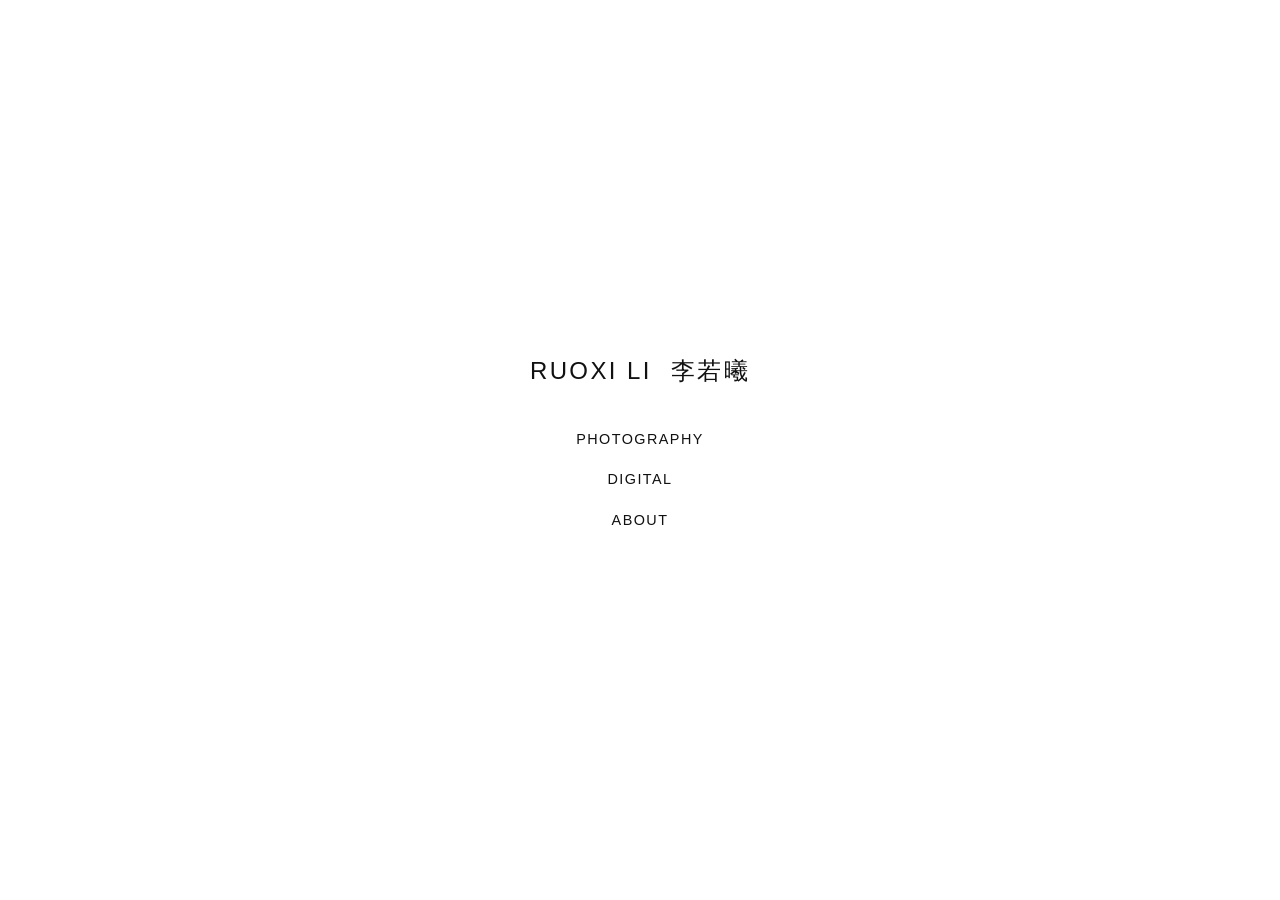
==== index.html @ 136910e0 "Add start shape cursor" ====
<!DOCTYPE html>
<html lang="en">
<head>
    <meta charset="UTF-8">
    <meta name="viewport" content="width=device-width, initial-scale=1.0">
    <title>Portfolio | Home</title>
    <link rel="stylesheet" href="style.css">
</head>
<body class="home-container">
    <div class="home-nav">
        <h1 class="name-hover">
            <span>RUOXI LI</span>
            <span>李若曦</span>
            <span class="name-tone">Lǐ Ruòxī</span>
        </h1>
                <p><a href="photography.html">PHOTOGRAPHY</a></p>
        <p><a href="digital.html">DIGITAL</a></p>
        <p><a href="about.html">ABOUT</a></p>
    </div>
    <script src="cursor-trail.js"></script>
</body>
</html>
---- style.css ----
/* Base Styles */
:root {
    --text: #111;
    --secondary: #666;
    --bg: #fff;
}

* {
    margin: 0;
    padding: 0;
    box-sizing: border-box;
}

body {
    font-family: 'Helvetica Neue', Arial, sans-serif;
    line-height: 1.6;
    color: var(--text);
    background: var(--bg);
    cursor: url('data:image/svg+xml,<svg xmlns="http://www.w3.org/2000/svg" width="18" height="18" viewBox="0 0 24 24"><polygon points="12,2 15,10 24,10 17,15 19,24 12,19 5,24 7,15 0,10 9,10" fill="%23333" /></svg>') 9 9, auto;
}

/* Navigation */
.global-nav, .main-nav {
    display: flex;
    justify-content: space-between;
    align-items: center;
    padding: 20px 40px;
}

.global-nav a, .main-nav a {
    text-decoration: none;
    color: var(--text);
    font-size: 0.9rem;
    letter-spacing: 0.05em;
}

.global-nav a:hover, .main-nav a:hover {
    color: var(--secondary);
}

.global-nav a.nav-active, .main-nav a.nav-active {
    font-weight: 600;
}

.global-nav div, .main-nav div {
    display: flex;
    gap: 30px;
}

/* Home Icon */
.home-icon {
    display: flex;
    align-items: center;
    justify-content: center;
    color: #999;
    transition: all 0.25s ease;
    cursor: pointer;
}

.home-icon:hover {
    color: var(--text);
    transform: scale(1.1);
}

.home-icon .icon-arrow {
    display: none;
}

.home-icon .icon-house {
    display: none;
}

.home-icon::before {
    content: '←';
    font-size: 1.4rem;
    font-weight: 500;
    transition: font-weight 0.25s ease;
}

.home-icon:hover::before {
    font-weight: 700;
}

/* Container */
.container, .content-wrapper {
    max-width: 1200px;
    margin: 0 auto;
    padding: 60px 40px;
}

/* Typography */
h1 {
    font-size: 2.5rem;
    font-weight: 300;
    margin-bottom: 30px;
    letter-spacing: -0.02em;
}

.summary, .summary-text {
    max-width: 700px;
    margin-bottom: 50px;
}

.summary p, .summary-text p {
    color: var(--secondary);
    font-size: 1.1rem;
    line-height: 1.8;
}

/* Home Page */
.home-container {
    display: flex;
    justify-content: center;
    align-items: center;
    min-height: 100vh;
    text-align: center;
}

.home-nav h1 {
    font-size: 1.5rem;
    font-weight: 400;
    letter-spacing: 0.1em;
    margin-bottom: 20px;
}

.name-hover {
    position: relative;
    display: inline-block;
    cursor: default;
    text-decoration: none;
}

.name-hover span {
    text-decoration: none;
}

.name-hover span:first-child {
    margin-right: 10px;
}

.name-tone {
    position: absolute;
    top: 100%;
    left: 50%;
    transform: translateX(-50%);
    font-size: 0.85rem;
    color: var(--secondary);
    opacity: 0;
    transition: opacity 0.3s ease;
    white-space: nowrap;
    margin-top: 5px;
}

.name-hover:hover .name-tone {
    opacity: 1;
}

.home-nav hr {
    border: none;
    border-top: 1px solid #ddd;
    margin: 20px 0;
}

.home-nav p {
    margin: 15px 0;
}

.home-nav a {
    text-decoration: none;
    color: var(--text);
    font-size: 0.9rem;
    letter-spacing: 0.1em;
}

.home-nav a:hover {
    color: var(--secondary);
}

/* Project List */
.project-list {
    list-style: none;
    padding: 0;
    margin-top: 50px;
}

.project-list li {
    border-bottom: 1px solid #eee;
    padding: 20px 0;
    transition: all 0.3s ease;
}

.project-list li:hover {
    padding-left: 10px;
    border-color: #111;
}

.project-list a {
    text-decoration: none;
    color: var(--text);
    font-size: 1.5rem;
    display: block;
}

.project-list a:hover {
    color: var(--secondary);
}

/* Gallery - Uniform Grid */
.gallery {
    display: grid;
    grid-template-columns: repeat(2, 1fr);
    gap: 25px;
}

.gallery img {
    width: 100%;
    height: 340px;
    object-fit: cover;
    object-position: center;
    display: block;
    cursor: pointer;
    transition: opacity 0.3s ease;
}


@media (max-width: 1024px) {
    .gallery img {
        height: 300px;
    }
}

@media (max-width: 600px) {
    .gallery {
        grid-template-columns: 1fr;
    }
    .gallery img {
        height: 300px;
    }
}

/* Video Container */
.video-container {
    position: relative;
    padding-bottom: 56.25%; /* 16:9 aspect ratio */
    height: 0;
    overflow: hidden;
    margin-top: 40px;
}

.video-container iframe {
    position: absolute;
    top: 0;
    left: 0;
    width: 100%;
    height: 100%;
    border: none;
}

.video-placeholder {
    background: #f5f5f5;
    padding: 60px 40px;
    text-align: center;
    color: var(--secondary);
    margin-top: 40px;
}

/* Lightbox */
.lightbox {
    position: fixed;
    top: 0;
    left: 0;
    width: 100%;
    height: 100%;
    background: #fff;
    z-index: 10000;
    display: none;
    flex-direction: column;
    justify-content: center;
    align-items: center;
}

.lightbox.active {
    display: flex;
}

.lightbox *,
.lightbox *::before,
.lightbox *::after {
    background: none !important;
    box-shadow: none !important;
    border: none !important;
    border-radius: 0 !important;
}

.lightbox-main {
    flex: 1;
    display: flex;
    justify-content: center;
    align-items: center;
    width: 100%;
    padding: 40px 20px 20px;
    max-height: calc(100vh - 140px);
    background: transparent;
}

.lightbox-main img {
    max-width: calc(100% - 160px);
    max-height: 100%;
    object-fit: contain;
}

.lightbox-close {
    position: absolute;
    top: 20px;
    right: 30px;
    font-size: 2rem;
    cursor: pointer;
    color: #333;
    z-index: 10001;
    width: 40px;
    height: 40px;
    display: flex;
    align-items: center;
    justify-content: center;
}

.lightbox-close:hover {
    color: #000;
}

.lightbox-nav {
    font-size: 2.5rem;
    cursor: pointer;
    color: #555;
    padding: 20px;
    user-select: none;
    z-index: 10002;
    display: flex;
    align-items: center;
    justify-content: center;
    line-height: 1;
    flex-shrink: 0;
}

.lightbox-nav:hover {
    color: #000;
}

.lightbox-prev {
    margin-right: 20px;
}

.lightbox-next {
    margin-left: 20px;
}

.lightbox-thumbnails {
    display: flex;
    gap: 10px;
    padding: 15px 20px;
    overflow-x: auto;
    max-width: 100%;
    background: transparent;
    flex-shrink: 0;
    height: 100px;
    align-items: center;
    justify-content: center;
}

.lightbox-thumbnails img {
    width: 80px;
    height: 55px;
    object-fit: cover;
    cursor: pointer;
    opacity: 1;
    transition: transform 0.2s;
    flex-shrink: 0;
}

.lightbox-thumbnails img:hover {
    transform: scale(1.05);
}

.lightbox-thumbnails img.active {
    transform: scale(1.15);
}

/* Split Layout with Sidebar */
.split-layout {
    display: flex;
    height: calc(100vh - 61px);
    overflow: hidden;
}

.sidebar {
    width: 220px;
    flex-shrink: 0;
    padding: 40px 30px 50px 40px;
    overflow-y: auto;
}

.sidebar-nav {
    list-style: none;
    padding: 0;
    margin: 0;
}

.sidebar-nav li {
    margin-bottom: 8px;
}

.sidebar-link {
    display: block;
    padding: 8px 0;
    text-decoration: none;
    color: var(--secondary);
    font-size: 0.9rem;
    transition: all 0.2s;
    white-space: nowrap;
}

.sidebar-nav li:first-child .sidebar-link {
    padding-top: 0;
}

.sidebar-link:hover {
    color: var(--text);
}

.sidebar-link.active {
    color: var(--text);
    font-weight: 600;
}

.main-content {
    flex: 1;
    overflow-y: auto;
    padding: 40px;
    position: relative;
}

.project-section {
    display: none;
}

.project-section.active {
    display: block;
}

.project-header {
    float: right;
    margin-left: 30px;
    margin-bottom: 20px;
    z-index: 10;
    display: flex;
    flex-direction: column;
    align-items: flex-end;
    gap: 15px;
}

.project-header .button-group {
    display: flex;
    gap: 10px;
}

.view-toggle,
.info-toggle {
    width: 30px;
    height: 30px;
    border: 2.5px solid #999;
    border-radius: 50%;
    background: transparent;
    color: #999;
    font-size: 15px;
    cursor: pointer;
    transition: all 0.25s ease;
    display: flex;
    align-items: center;
    justify-content: center;
}

.info-toggle {
    font-family: 'Georgia', serif;
    font-style: italic;
}

.view-toggle {
    position: relative;
}

/* Single/expand icon - one rectangle */
.icon-gallery {
    width: 12px;
    height: 12px;
    border: 2px solid currentColor;
    border-radius: 2px;
}

.icon-gallery span {
    display: none;
}

/* Grid icon - 2x2 squares */
.icon-grid {
    display: grid;
    grid-template-columns: repeat(2, 1fr);
    gap: 2px;
    width: 12px;
    height: 12px;
}

.icon-grid span {
    background: currentColor;
    border-radius: 1px;
}

/* Show correct icon based on state */
.view-toggle .icon-gallery {
    display: block;
}

.view-toggle .icon-grid {
    display: none;
}

.view-toggle.active .icon-gallery {
    display: none;
}

.view-toggle.active .icon-grid {
    display: grid;
}

.view-toggle:hover,
.info-toggle:hover {
    border-color: var(--text);
    color: var(--text);
    transform: scale(1.1);
}

.view-toggle.active,
.info-toggle.active {
    background: var(--text);
    border-color: var(--text);
    color: #fff;
}

/* Single Image View Mode */
.gallery.single-view {
    display: flex;
    flex-direction: column;
    align-items: center;
    gap: 20px;
}

.gallery.single-view .main-image-container {
    width: 100%;
    display: flex;
    justify-content: center;
    align-items: center;
}

.gallery.single-view .main-image {
    max-width: 100%;
    max-height: 82vh;
    height: auto;
    object-fit: contain;
    cursor: default;
}

.gallery.single-view .thumbnail-strip {
    display: flex;
    gap: 10px;
    overflow-x: auto;
    padding: 10px 0;
    width: 100%;
    justify-content: center;
}

.gallery.single-view .thumbnail-strip img {
    width: 80px;
    height: 55px;
    object-fit: cover;
    cursor: pointer;
    transition: transform 0.2s;
}

.gallery.single-view .thumbnail-strip img.active {
    transform: scale(1.15);
}

.gallery.single-view > img {
    display: none;
}

.nav-arrow {
    background: transparent;
    border: none;
    font-size: 3rem;
    color: #999;
    cursor: pointer;
    padding: 0 20px;
    transition: color 0.2s;
}

.nav-arrow:hover {
    color: var(--text);
}

.project-description {
    max-width: 400px;
    padding: 0;
    display: none;
    text-align: right;
    text-wrap: balance;
}

.project-description.show {
    display: block;
}

.project-description p {
    color: var(--secondary);
    font-size: 1.1rem;
    line-height: 1.8;
    margin-bottom: 10px;
}

.project-description p:last-child {
    margin-bottom: 0;
}

/* Responsive */
@media (max-width: 900px) {
    .split-layout {
        flex-direction: column;
        height: auto;
    }

    .sidebar {
        width: 100%;
        padding: 30px 20px;
    }

    .sidebar-nav {
        display: flex;
        flex-wrap: wrap;
        gap: 10px;
    }

    .sidebar-nav li {
        margin-bottom: 0;
    }

    .sidebar-link {
        padding: 8px 15px;
        border: 1px solid #eee;
        border-radius: 20px;
        font-size: 0.85rem;
    }

    .sidebar-link.active {
        border-color: var(--text);
        background: var(--text);
        color: #fff;
    }

    .main-content {
        padding: 30px 20px;
    }
}

@media (max-width: 768px) {
    .global-nav, .main-nav {
        padding: 15px 20px;
    }

    .container, .content-wrapper {
        padding: 40px 20px;
    }

    h1 {
        font-size: 1.8rem;
    }

    .gallery {
        grid-template-columns: 1fr;
    }

    .global-nav div, .main-nav div {
        gap: 15px;
    }
}
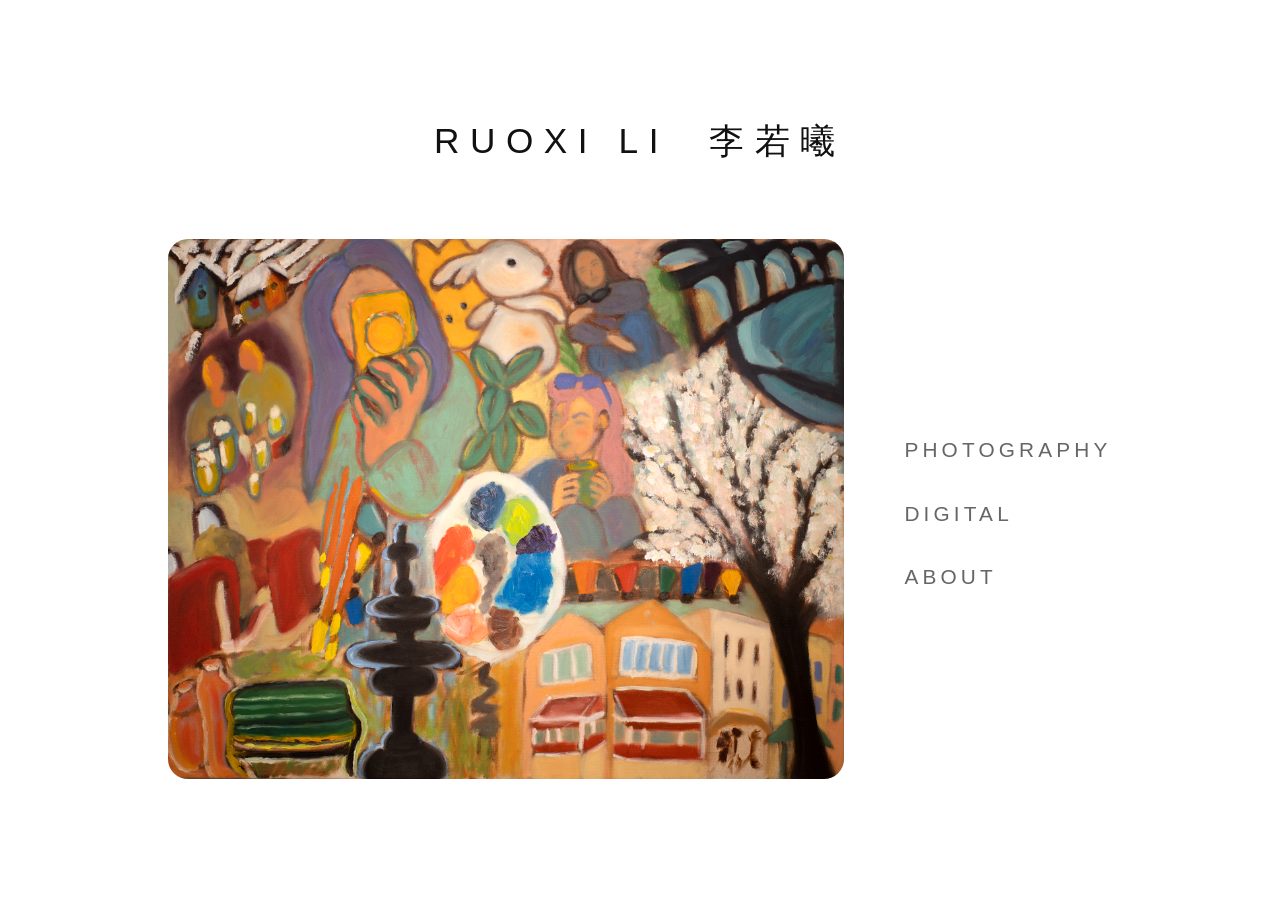
==== commit dc2f569b: "home page adjusted" ====
--- a/index.html
+++ b/index.html
@@ -7,15 +7,22 @@
     <link rel="stylesheet" href="style.css">
 </head>
 <body class="home-container">
-    <div class="home-nav">
+    <div class="home-content">
         <h1 class="name-hover">
             <span>RUOXI LI</span>
             <span>李若曦</span>
             <span class="name-tone">Lǐ Ruòxī</span>
         </h1>
-                <p><a href="photography.html">PHOTOGRAPHY</a></p>
-        <p><a href="digital.html">DIGITAL</a></p>
-        <p><a href="about.html">ABOUT</a></p>
+        <div class="home-main">
+            <div class="home-artwork">
+                <img src="assets/Home Page.jpg" alt="Painting of life">
+            </div>
+            <nav class="home-links">
+                <a href="photography.html">PHOTOGRAPHY</a>
+                <a href="digital.html">DIGITAL</a>
+                <a href="about.html">ABOUT</a>
+            </nav>
+        </div>
     </div>
     <script src="cursor-trail.js"></script>
 </body>
--- a/style.css
+++ b/style.css
@@ -114,6 +114,67 @@
     align-items: center;
     min-height: 100vh;
     text-align: center;
+    padding: 40px;
+}
+
+.home-content {
+    display: flex;
+    flex-direction: column;
+    align-items: center;
+    gap: 40px;
+    width: 100%;
+    max-width: 1100px;
+}
+
+.home-content .name-hover {
+    font-size: 2.2rem;
+    font-weight: 300;
+    letter-spacing: 0.3em;
+}
+
+.home-content .name-tone {
+    font-size: 1.25rem;
+    letter-spacing: 0.15em;
+}
+
+.home-main {
+    display: flex;
+    align-items: center;
+    justify-content: center;
+    gap: 60px;
+    width: 100%;
+}
+
+.home-artwork {
+    position: relative;
+}
+
+.home-artwork img {
+    max-width: 700px;
+    max-height: 60vh;
+    object-fit: contain;
+    filter: brightness(1.12);
+    border-radius: 20px;
+}
+
+.home-links {
+    display: flex;
+    flex-direction: column;
+    gap: 30px;
+    align-items: flex-start;
+}
+
+.home-links a {
+    text-decoration: none;
+    color: var(--secondary);
+    font-size: 1.3rem;
+    letter-spacing: 0.2em;
+    font-weight: 400;
+    transition: color 0.3s ease;
+}
+
+.home-links a:hover {
+    color: var(--text);
 }
 
 .home-nav h1 {
@@ -135,7 +196,7 @@
 }
 
 .name-hover span:first-child {
-    margin-right: 10px;
+    margin-right: 20px;
 }
 
 .name-tone {
@@ -262,6 +323,39 @@
     text-align: center;
     color: var(--secondary);
     margin-top: 40px;
+}
+
+/* Digital page - visible description */
+.digital-description {
+    max-width: 900px;
+    margin-bottom: 40px;
+}
+
+.digital-description p {
+    color: var(--secondary);
+    font-size: 1rem;
+    line-height: 1.9;
+    margin-bottom: 20px;
+}
+
+.digital-description p:last-child {
+    margin-bottom: 0;
+}
+
+/* Smaller video container - YouTube standard 16:9 */
+.video-container.video-small {
+    position: relative;
+    max-width: 900px;
+    padding-bottom: 0;
+    height: auto;
+    aspect-ratio: 16 / 9;
+    margin-top: 20px;
+}
+
+.video-container.video-small iframe {
+    position: relative;
+    width: 100%;
+    height: 100%;
 }
 
 /* Lightbox */
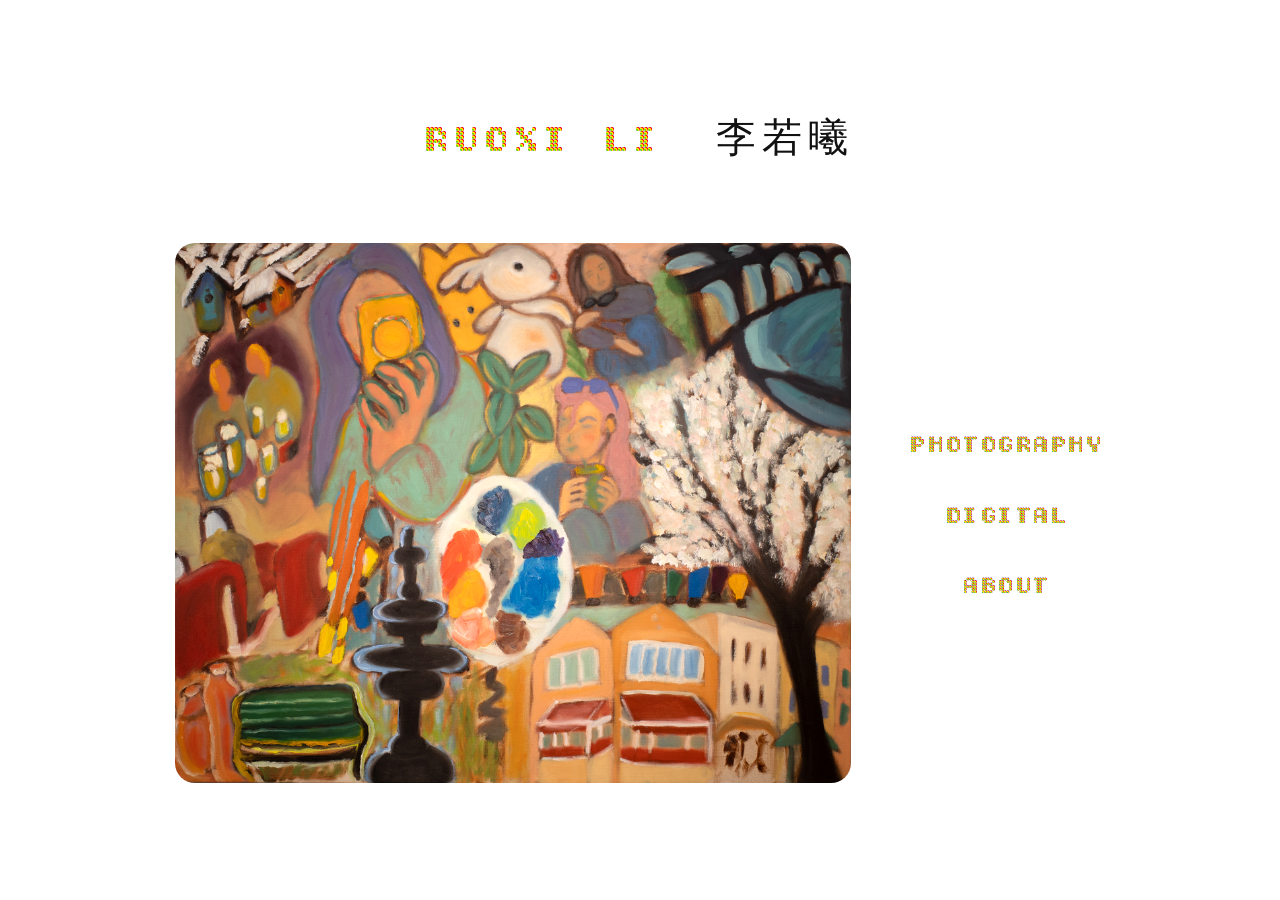
==== commit 098a0ddc: "Change Title Font Bitcount Grid Double Ink" ====
--- a/index.html
+++ b/index.html
@@ -4,6 +4,9 @@
     <meta charset="UTF-8">
     <meta name="viewport" content="width=device-width, initial-scale=1.0">
     <title>Portfolio | Home</title>
+    <link rel="preconnect" href="https://fonts.googleapis.com">
+    <link rel="preconnect" href="https://fonts.gstatic.com" crossorigin>
+    <link href="https://fonts.googleapis.com/css2?family=Bitcount+Grid+Double+Ink:wght@100..900&display=swap" rel="stylesheet">
     <link rel="stylesheet" href="style.css">
 </head>
 <body class="home-container">
--- a/style.css
+++ b/style.css
@@ -45,6 +45,83 @@
 .global-nav div, .main-nav div {
     display: flex;
     gap: 30px;
+}
+
+/* Hierarchical Sidebar Navigation */
+.nav-section {
+    margin-bottom: 25px;
+}
+
+.nav-title {
+    display: block;
+    font-family: "Bitcount Grid Double Ink", system-ui;
+    font-size: 1.2rem;
+    font-weight: 400;
+    letter-spacing: 0.05em;
+    color: var(--text);
+    text-decoration: none;
+    margin-bottom: 10px;
+}
+
+.nav-title:hover {
+    color: var(--secondary);
+}
+
+.nav-title.nav-active {
+    color: var(--text);
+}
+
+.nav-subsection {
+    list-style: none;
+    padding: 0;
+    margin: 0;
+    padding-left: 15px;
+}
+
+.nav-subsection li {
+    margin-bottom: 6px;
+}
+
+.nav-subsection a {
+    display: block;
+    font-size: 0.85rem;
+    color: var(--secondary);
+    text-decoration: none;
+    padding: 4px 0;
+    transition: color 0.2s;
+}
+
+.nav-subsection a:hover {
+    color: var(--text);
+}
+
+.nav-subsection a.active,
+.nav-subsection .sidebar-link.active {
+    color: var(--text);
+    font-weight: 500;
+}
+
+.sidebar-home {
+    margin-top: 40px;
+    display: inline-flex;
+    align-items: center;
+    gap: 8px;
+    font-family: "Bitcount Grid Double Ink", system-ui;
+    font-size: 1rem;
+    color: var(--text);
+    text-decoration: none;
+    letter-spacing: 0.05em;
+    transition: color 0.2s;
+}
+
+.sidebar-home:hover {
+    color: var(--secondary);
+}
+
+.sidebar-home::before {
+    content: '←';
+    font-family: system-ui;
+    font-size: 1rem;
 }
 
 /* Home Icon */
@@ -127,9 +204,10 @@
 }
 
 .home-content .name-hover {
-    font-size: 2.2rem;
-    font-weight: 300;
-    letter-spacing: 0.3em;
+    font-family: "Bitcount Grid Double Ink", system-ui;
+    font-size: 2.5rem;
+    font-weight: 400;
+    letter-spacing: 0.15em;
 }
 
 .home-content .name-tone {
@@ -161,20 +239,78 @@
     display: flex;
     flex-direction: column;
     gap: 30px;
-    align-items: flex-start;
+    align-items: center;
 }
 
 .home-links a {
     text-decoration: none;
-    color: var(--secondary);
-    font-size: 1.3rem;
-    letter-spacing: 0.2em;
+    color: var(--text);
+    font-family: "Bitcount Grid Double Ink", system-ui;
+    font-size: 1.6rem;
+    letter-spacing: 0.1em;
     font-weight: 400;
     transition: color 0.3s ease;
 }
 
 .home-links a:hover {
-    color: var(--text);
+    color: var(--secondary);
+}
+
+/* About Page */
+.about-container {
+    display: flex;
+    align-items: center;
+    justify-content: center;
+    gap: 80px;
+    min-height: 100%;
+    padding: 60px;
+}
+
+.about-photo {
+    flex-shrink: 0;
+}
+
+.about-photo img {
+    width: 350px;
+    height: auto;
+    border-radius: 20px;
+    object-fit: cover;
+}
+
+.about-text {
+    flex: 1;
+    max-width: 650px;
+}
+
+.about-text h1 {
+    font-family: "Bitcount Grid Double Ink", system-ui;
+    font-size: 2.5rem;
+    font-weight: 400;
+    letter-spacing: 0.1em;
+    margin-bottom: 40px;
+}
+
+.about-text .summary p {
+    font-size: 1.4rem;
+    line-height: 2;
+    color: var(--secondary);
+}
+
+@media (max-width: 900px) {
+    .about-container {
+        flex-direction: column;
+        gap: 50px;
+        text-align: center;
+        padding: 60px 30px;
+    }
+
+    .about-photo img {
+        width: 300px;
+    }
+
+    .about-text h1 {
+        font-size: 1.6rem;
+    }
 }
 
 .home-nav h1 {
@@ -482,14 +618,14 @@
 /* Split Layout with Sidebar */
 .split-layout {
     display: flex;
-    height: calc(100vh - 61px);
+    height: 100vh;
     overflow: hidden;
 }
 
 .sidebar {
-    width: 220px;
+    width: 250px;
     flex-shrink: 0;
-    padding: 40px 30px 50px 40px;
+    padding: 50px 30px 50px 40px;
     overflow-y: auto;
 }
 
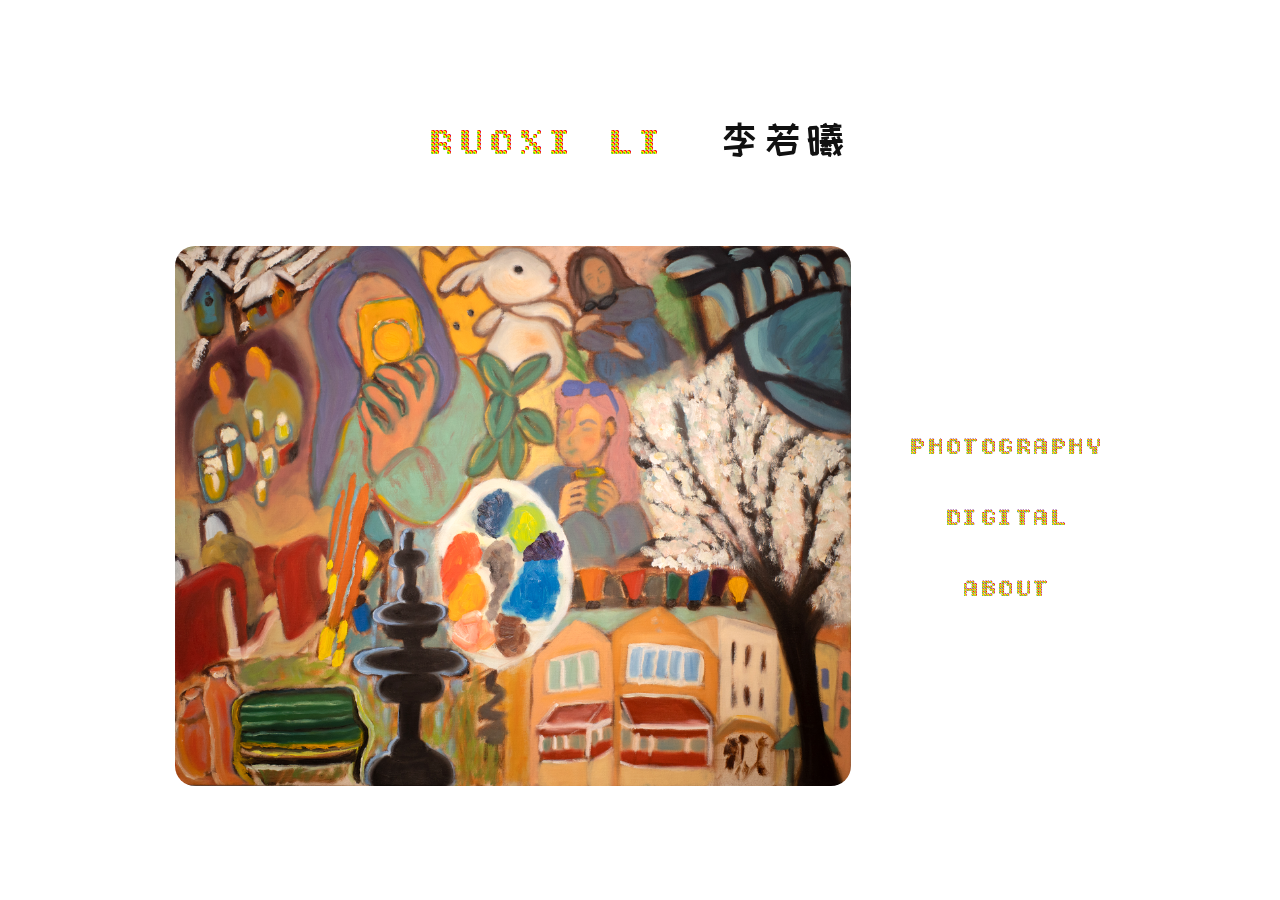
==== commit b763f1ae: "Change Chinese font ZCOOL KuaiLe" ====
--- a/index.html
+++ b/index.html
@@ -6,14 +6,14 @@
     <title>Portfolio | Home</title>
     <link rel="preconnect" href="https://fonts.googleapis.com">
     <link rel="preconnect" href="https://fonts.gstatic.com" crossorigin>
-    <link href="https://fonts.googleapis.com/css2?family=Bitcount+Grid+Double+Ink:wght@100..900&display=swap" rel="stylesheet">
+    <link href="https://fonts.googleapis.com/css2?family=Bitcount+Grid+Double+Ink:wght@100..900&family=ZCOOL+KuaiLe&display=swap" rel="stylesheet">
     <link rel="stylesheet" href="style.css">
 </head>
 <body class="home-container">
     <div class="home-content">
         <h1 class="name-hover">
             <span>RUOXI LI</span>
-            <span>李若曦</span>
+            <span class="chinese-name">李若曦</span>
             <span class="name-tone">Lǐ Ruòxī</span>
         </h1>
         <div class="home-main">
--- a/style.css
+++ b/style.css
@@ -213,6 +213,10 @@
 .home-content .name-tone {
     font-size: 1.25rem;
     letter-spacing: 0.15em;
+}
+
+.chinese-name {
+    font-family: "ZCOOL KuaiLe", system-ui;
 }
 
 .home-main {
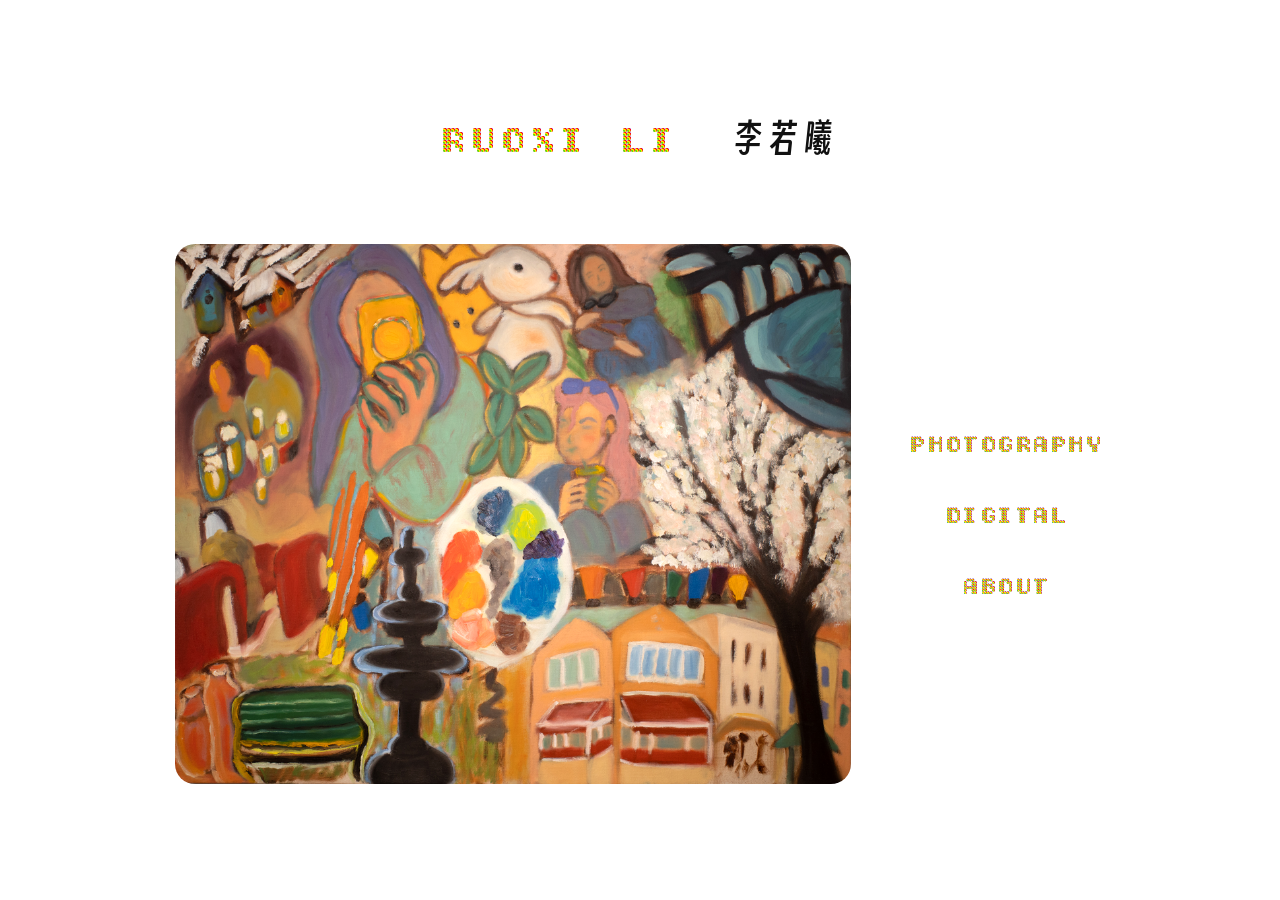
==== commit 98b8154f: "change Chinese font to smiley_sans" ====
--- a/index.html
+++ b/index.html
@@ -6,7 +6,7 @@
     <title>Portfolio | Home</title>
     <link rel="preconnect" href="https://fonts.googleapis.com">
     <link rel="preconnect" href="https://fonts.gstatic.com" crossorigin>
-    <link href="https://fonts.googleapis.com/css2?family=Bitcount+Grid+Double+Ink:wght@100..900&family=ZCOOL+KuaiLe&display=swap" rel="stylesheet">
+    <link href="https://fonts.googleapis.com/css2?family=Bitcount+Grid+Double+Ink:wght@100..900&family=Bitcount+Prop+Double+Ink:wght@100..900&family=Bitcount+Prop+Single+Ink:wght@100..900&family=Inter:wght@300;400;500;600&family=Noto+Serif:ital,wght@0,400;0,500;1,400&family=ZCOOL+QingKe+HuangYou&display=swap" rel="stylesheet">
     <link rel="stylesheet" href="style.css">
 </head>
 <body class="home-container">
--- a/style.css
+++ b/style.css
@@ -1,3 +1,13 @@
+/* Custom Fonts */
+@font-face {
+    font-family: 'Smiley Sans';
+    src: url('assets/smiley_sans/SmileySans-Oblique.ttf.woff2') format('woff2'),
+         url('assets/smiley_sans/SmileySans-Oblique.ttf') format('truetype');
+    font-weight: normal;
+    font-style: oblique;
+    font-display: swap;
+}
+
 /* Base Styles */
 :root {
     --text: #111;
@@ -12,7 +22,7 @@
 }
 
 body {
-    font-family: 'Helvetica Neue', Arial, sans-serif;
+    font-family: 'Noto Serif', serif;
     line-height: 1.6;
     color: var(--text);
     background: var(--bg);
@@ -84,7 +94,8 @@
 
 .nav-subsection a {
     display: block;
-    font-size: 0.85rem;
+    font-family: "Bitcount Prop Single Ink", system-ui;
+    font-size: 0.95rem;
     color: var(--secondary);
     text-decoration: none;
     padding: 4px 0;
@@ -211,12 +222,14 @@
 }
 
 .home-content .name-tone {
+    font-family: 'Noto Serif', serif;
     font-size: 1.25rem;
     letter-spacing: 0.15em;
 }
 
 .chinese-name {
-    font-family: "ZCOOL KuaiLe", system-ui;
+    font-family: "Smiley Sans", system-ui;
+    font-size: 2.3rem;
 }
 
 .home-main {
@@ -471,10 +484,17 @@
     margin-bottom: 40px;
 }
 
+.digital-description .work-title {
+    font-family: "Bitcount Prop Double Ink", system-ui;
+    font-size: 1.6rem;
+    color: var(--text);
+    vertical-align: baseline;
+}
+
 .digital-description p {
     color: var(--secondary);
-    font-size: 1rem;
-    line-height: 1.9;
+    font-size: 1.05rem;
+    line-height: 30px;
     margin-bottom: 20px;
 }
 
@@ -682,19 +702,17 @@
 }
 
 .project-header {
-    float: right;
-    margin-left: 30px;
-    margin-bottom: 20px;
-    z-index: 10;
-    display: flex;
-    flex-direction: column;
-    align-items: flex-end;
-    gap: 15px;
+    margin-bottom: 30px;
+    display: flex;
+    justify-content: space-between;
+    align-items: flex-start;
+    gap: 20px;
 }
 
 .project-header .button-group {
     display: flex;
     gap: 10px;
+    flex-shrink: 0;
 }
 
 .view-toggle,
@@ -842,21 +860,23 @@
 }
 
 .project-description {
-    max-width: 400px;
+    max-width: 850px;
     padding: 0;
-    display: none;
-    text-align: right;
-    text-wrap: balance;
-}
-
-.project-description.show {
     display: block;
+    text-align: left;
+}
+
+.project-description .work-title {
+    font-family: "Bitcount Prop Double Ink", system-ui;
+    font-size: 1.6rem;
+    color: var(--text);
+    vertical-align: baseline;
 }
 
 .project-description p {
     color: var(--secondary);
-    font-size: 1.1rem;
-    line-height: 1.8;
+    font-size: 1.05rem;
+    line-height: 30px;
     margin-bottom: 10px;
 }
 
